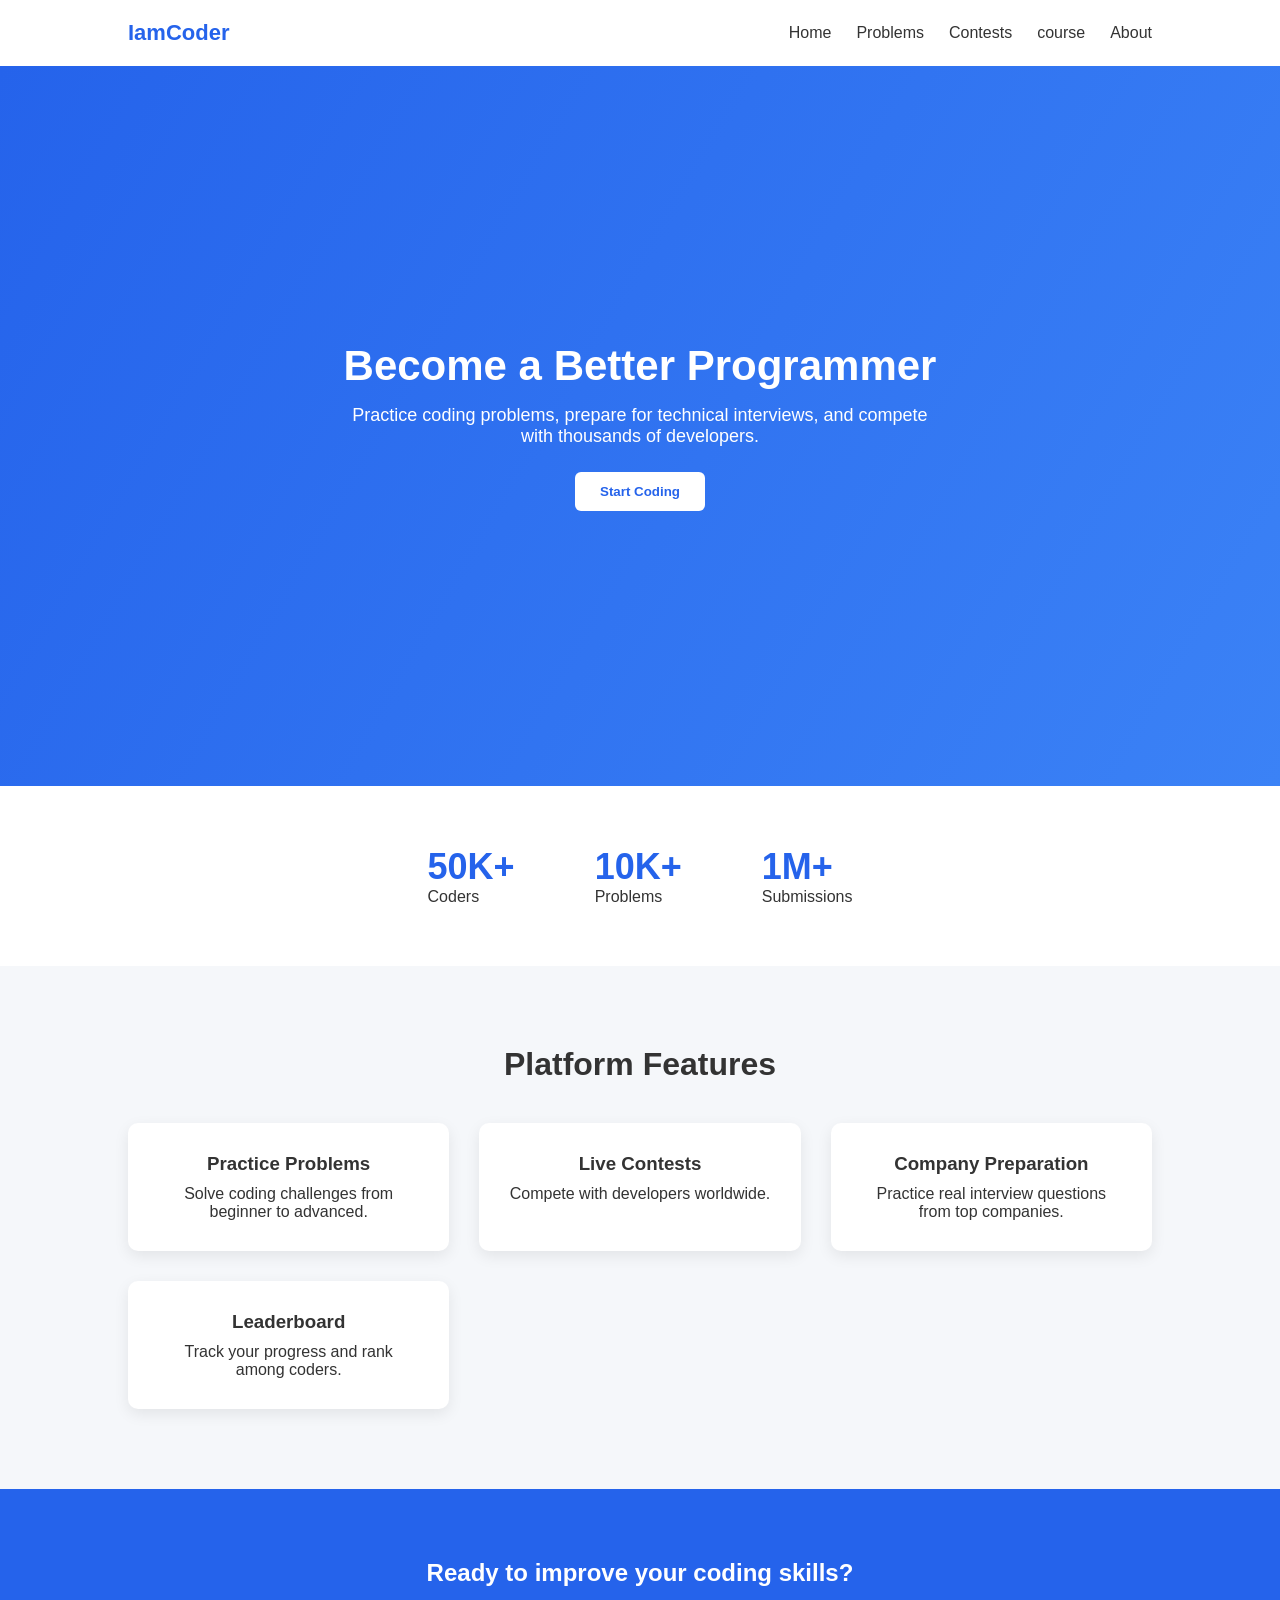
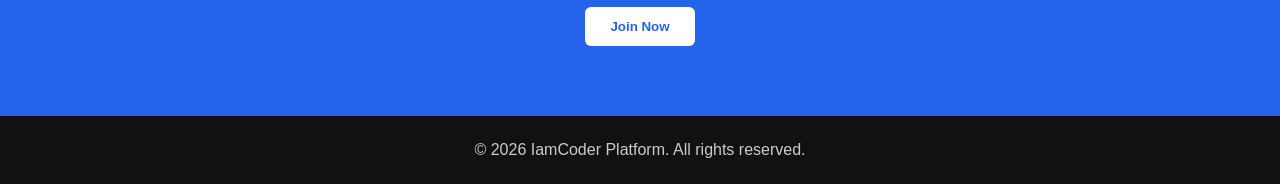
==== index.html @ 640838d6 "setup project" ====
<!DOCTYPE html>
<html lang="en">
<head>
<meta charset="UTF-8">
<meta name="viewport" content="width=device-width, initial-scale=1.0">
<title>IamCoder - Practice Coding</title>
<link rel="stylesheet" href="./css/style.css">
</head>

<body>

<header>
  <nav class="navbar">
    <div class="logo">IamCoder</div>

    <ul class="nav-links">
      <li><a href="#">Home</a></li>
      <li><a href="#">Problems</a></li>
      <li><a href="#">Contests</a></li>
      <li><a href="./course/">course</a></li>
      <li><a href="./about.html">About</a></li>
    </ul>
  </nav>
</header>

<section class="hero">
  <div class="hero-content">

    <h1>Become a Better Programmer</h1>

    <p>
      Practice coding problems, prepare for technical interviews,
      and compete with thousands of developers.
    </p>

    <button class="btn">Start Coding</button>

  </div>
</section>


<section class="stats">

  <div class="stat">
    <h2>50K+</h2>
    <p>Coders</p>
  </div>

  <div class="stat">
    <h2>10K+</h2>
    <p>Problems</p>
  </div>

  <div class="stat">
    <h2>1M+</h2>
    <p>Submissions</p>
  </div>

</section>



<section class="features">

  <h2>Platform Features</h2>

  <div class="feature-container">

    <div class="card">
      <h3>Practice Problems</h3>
      <p>Solve coding challenges from beginner to advanced.</p>
    </div>

    <div class="card">
      <h3>Live Contests</h3>
      <p>Compete with developers worldwide.</p>
    </div>

    <div class="card">
      <h3>Company Preparation</h3>
      <p>Practice real interview questions from top companies.</p>
    </div>

    <div class="card">
      <h3>Leaderboard</h3>
      <p>Track your progress and rank among coders.</p>
    </div>

  </div>

</section>



<section class="cta">

  <h2>Ready to improve your coding skills?</h2>

  <button class="btn">Join Now</button>

</section>



<footer>

<p>© 2026 IamCoder Platform. All rights reserved.</p>

</footer>

</body>
</html>
---- css/style.css ----
*{
margin:0;
padding:0;
box-sizing:border-box;
font-family:Arial, Helvetica, sans-serif;
}

body{
background:#f5f7fa;
color:#333;
}

header{
background:white;
box-shadow:0 2px 10px rgba(0,0,0,0.05);
}

.navbar{
display:flex;
justify-content:space-between;
align-items:center;
padding:20px 10%;
}

.logo{
font-size:22px;
font-weight:bold;
color:#2563eb;
}

.nav-links{
list-style:none;
display:flex;
gap:25px;
}

.nav-links a{
text-decoration:none;
color:#333;
font-weight:500;
}

.hero{
height:80vh;
display:flex;
align-items:center;
justify-content:center;
text-align:center;
background:linear-gradient(120deg,#2563eb,#3b82f6);
color:white;
}

.hero-content{
max-width:600px;
}

.hero h1{
font-size:42px;
margin-bottom:15px;
}

.hero p{
font-size:18px;
margin-bottom:25px;
}

.btn{
padding:12px 25px;
border:none;
background:white;
color:#2563eb;
font-weight:bold;
border-radius:6px;
cursor:pointer;
}

.stats{
display:flex;
justify-content:center;
gap:80px;
padding:60px 20px;
background:white;
}

.stat h2{
font-size:36px;
color:#2563eb;
}

.features{
padding:80px 10%;
text-align:center;
}

.features h2{
margin-bottom:40px;
font-size:32px;
}

.feature-container{
display:grid;
grid-template-columns:repeat(auto-fit,minmax(250px,1fr));
gap:30px;
}

.card{
background:white;
padding:30px;
border-radius:10px;
box-shadow:0 5px 15px rgba(0,0,0,0.08);
}

.card h3{
margin-bottom:10px;
}

.cta{
background:#2563eb;
color:white;
text-align:center;
padding:70px 20px;
}

.cta h2{
margin-bottom:20px;
}

footer{
text-align:center;
padding:25px;
background:#111;
color:#ccc;
}
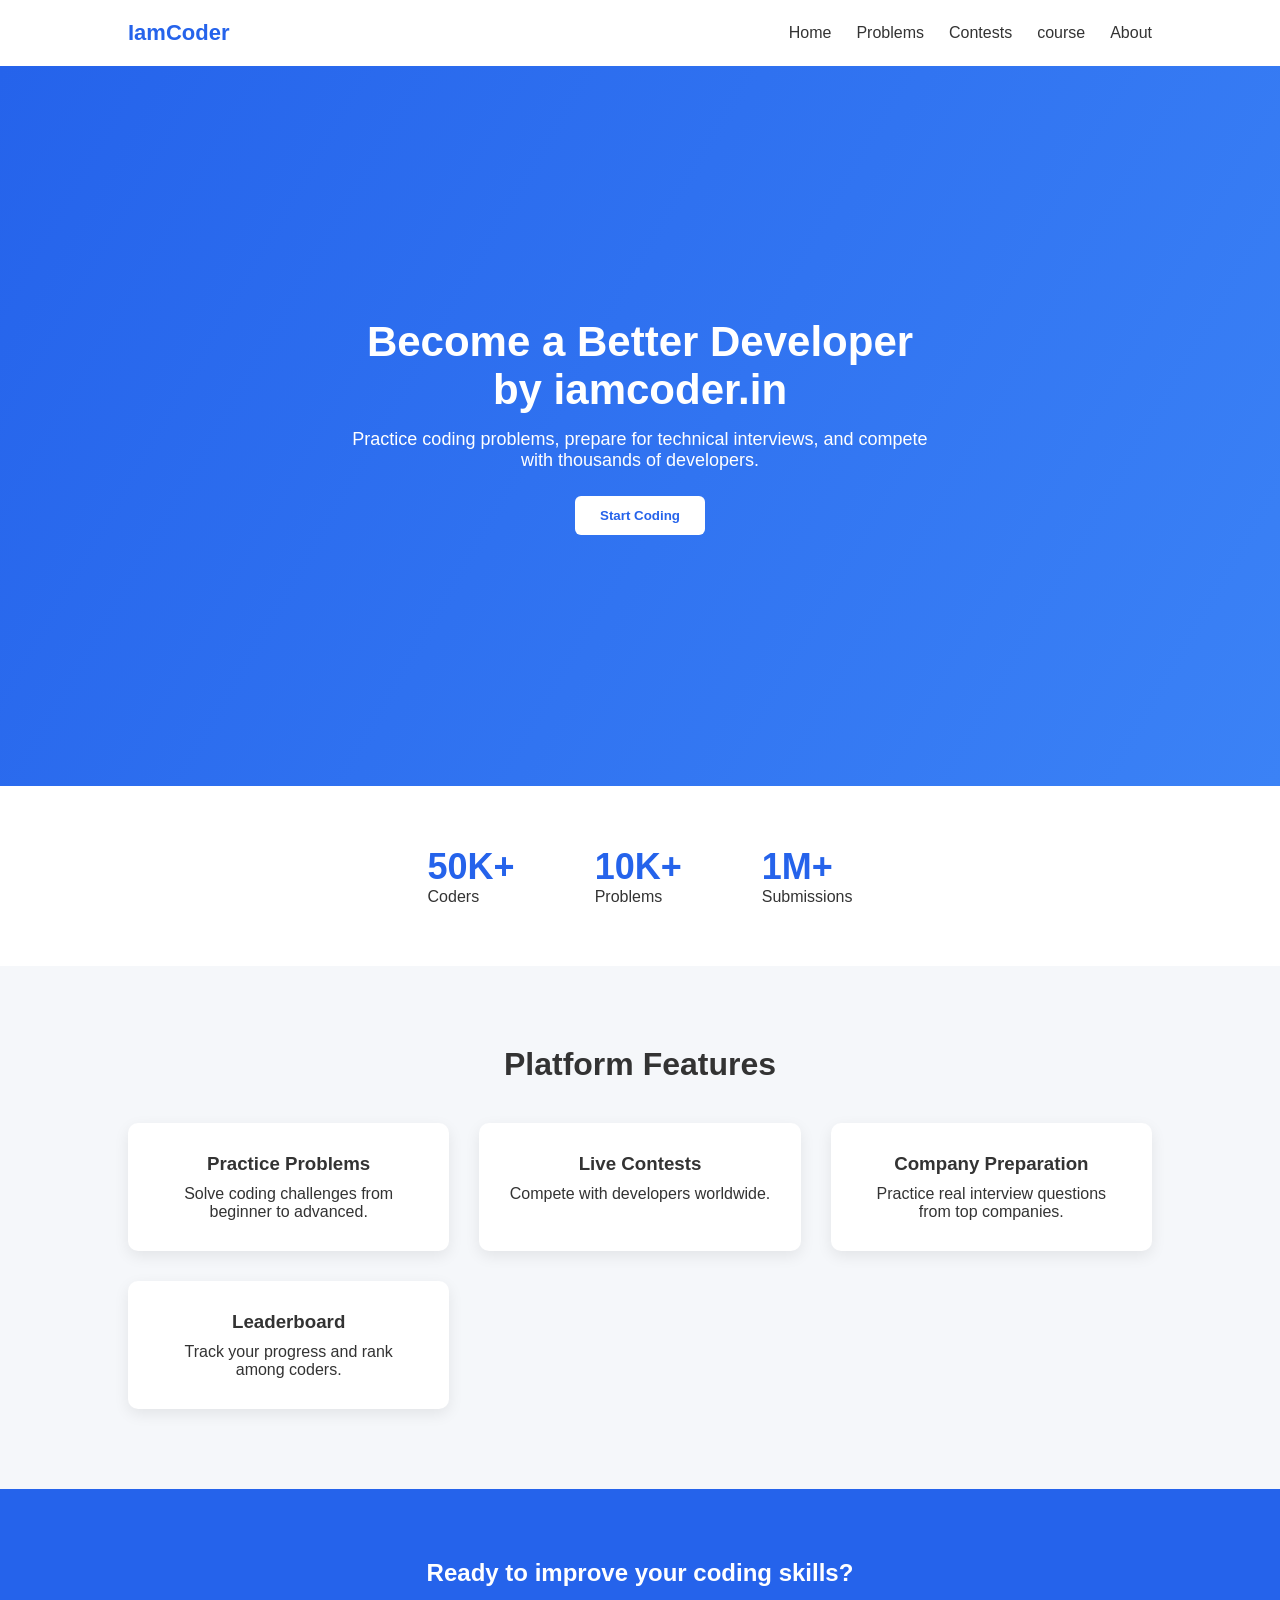
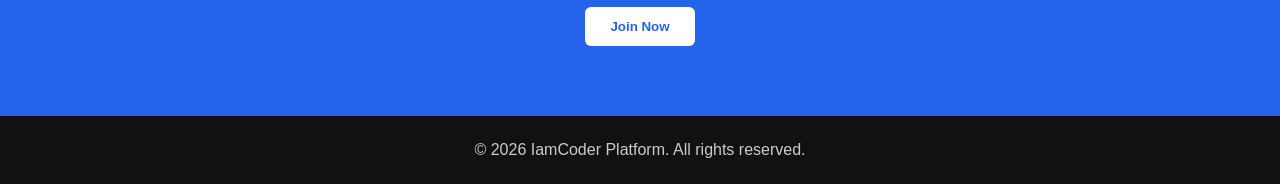
==== commit 57b2ab14: "update content" ====
--- a/index.html
+++ b/index.html
@@ -26,7 +26,7 @@
 <section class="hero">
   <div class="hero-content">
 
-    <h1>Become a Better Programmer</h1>
+    <h1>Become a Better Developer by iamcoder.in</h1>
 
     <p>
       Practice coding problems, prepare for technical interviews,
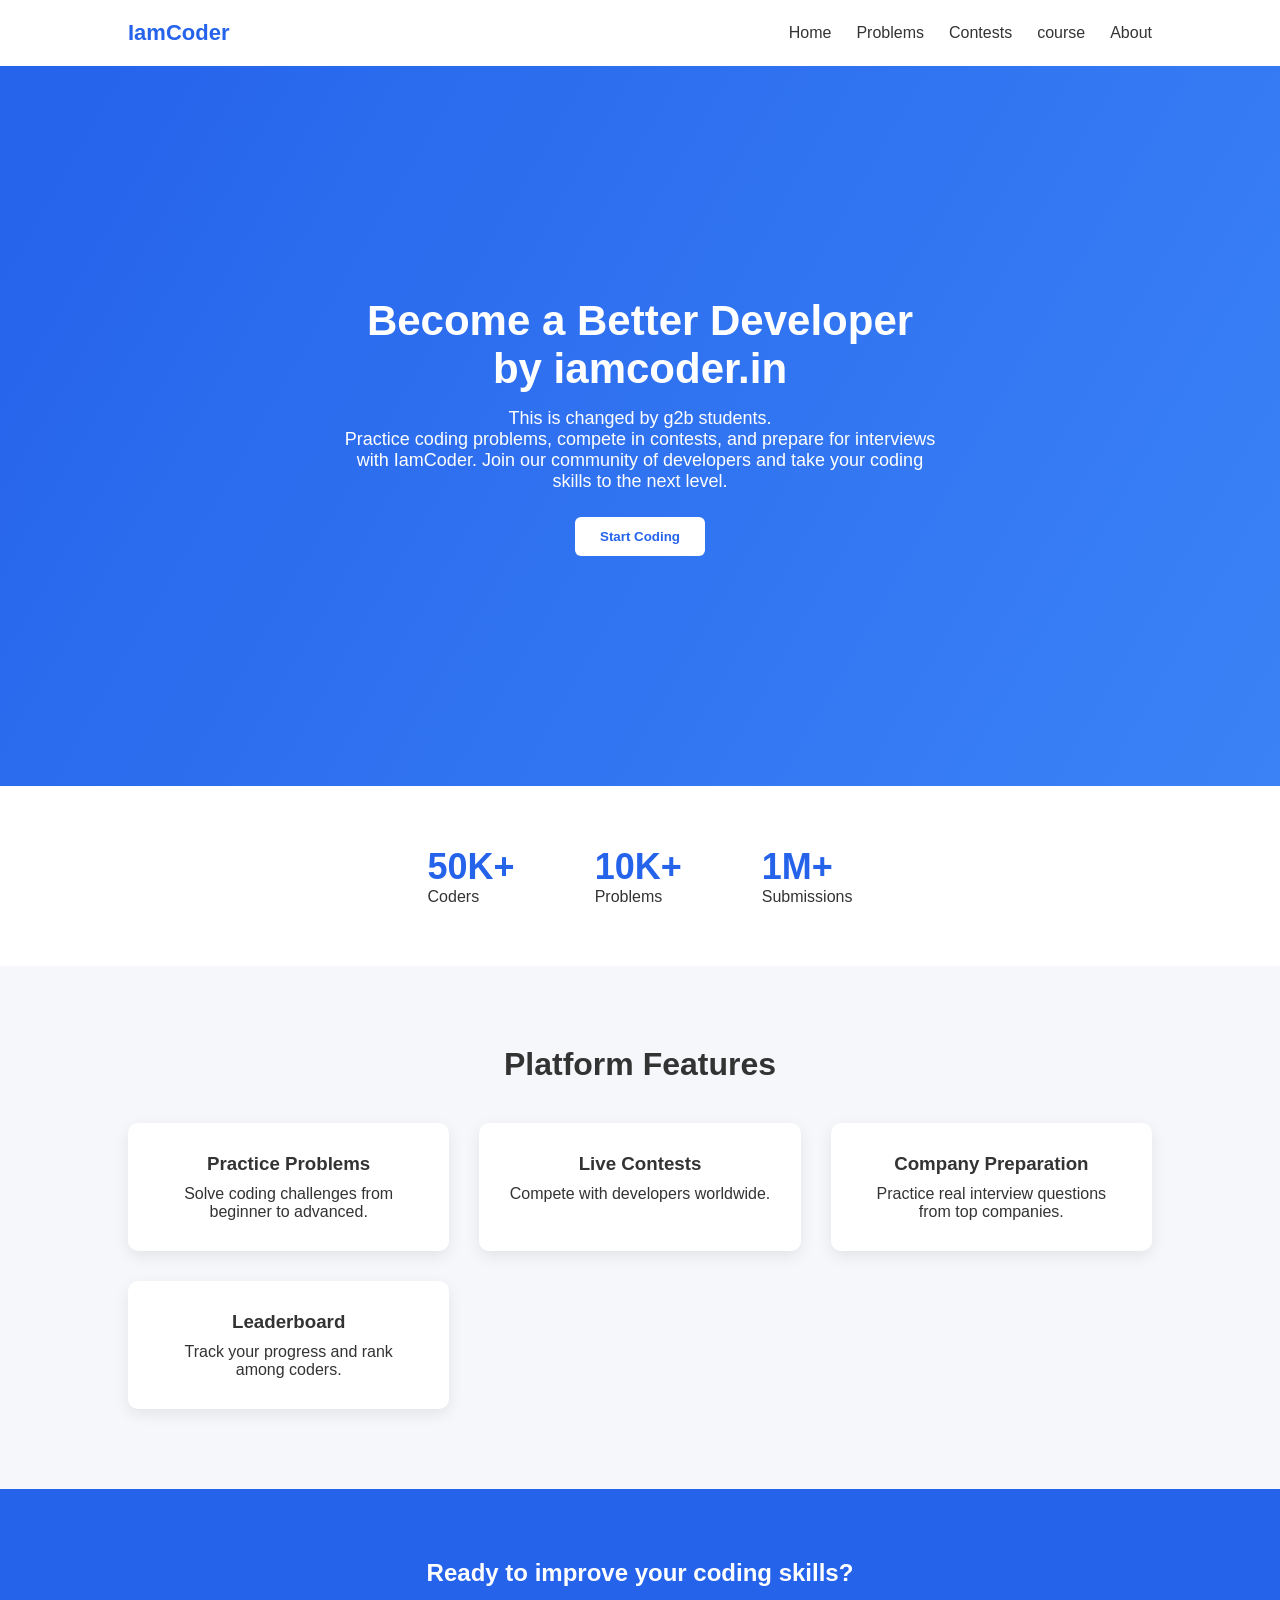
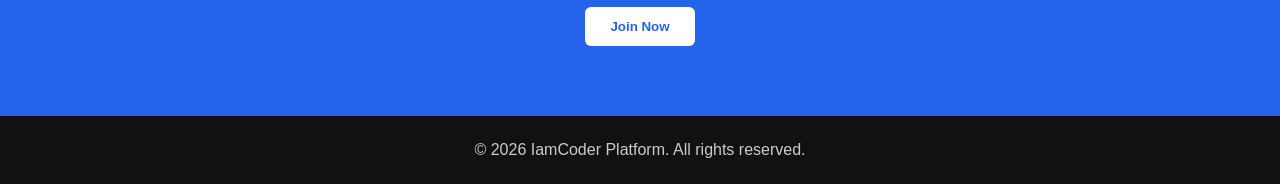
==== commit 9d7d6be8: "update description" ====
--- a/index.html
+++ b/index.html
@@ -1,112 +1,94 @@
- <!DOCTYPE html>
+<!doctype html>
 <html lang="en">
-<head>
-<meta charset="UTF-8">
-<meta name="viewport" content="width=device-width, initial-scale=1.0">
-<title>IamCoder - Practice Coding</title>
-<link rel="stylesheet" href="./css/style.css">
-</head>
+  <head>
+    <meta charset="UTF-8" />
+    <meta name="viewport" content="width=device-width, initial-scale=1.0" />
+    <title>IamCoder - Practice Coding</title>
+    <link rel="stylesheet" href="./css/style.css" />
+  </head>
 
-<body>
+  <body>
+    <header>
+      <nav class="navbar">
+        <div class="logo">IamCoder</div>
 
-<header>
-  <nav class="navbar">
-    <div class="logo">IamCoder</div>
+        <ul class="nav-links">
+          <li><a href="#">Home</a></li>
+          <li><a href="#">Problems</a></li>
+          <li><a href="#">Contests</a></li>
+          <li><a href="./course/">course</a></li>
+          <li><a href="./about.html">About</a></li>
+        </ul>
+      </nav>
+    </header>
 
-    <ul class="nav-links">
-      <li><a href="#">Home</a></li>
-      <li><a href="#">Problems</a></li>
-      <li><a href="#">Contests</a></li>
-      <li><a href="./course/">course</a></li>
-      <li><a href="./about.html">About</a></li>
-    </ul>
-  </nav>
-</header>
+    <section class="hero">
+      <div class="hero-content">
+        <h1>Become a Better Developer by iamcoder.in</h1>
 
-<section class="hero">
-  <div class="hero-content">
+        <p>
+          This is changed by g2b students.
+          <br />
+          Practice coding problems, compete in contests, and prepare for
+          interviews with IamCoder. Join our community of developers and take
+          your coding skills to the next level.
+        </p>
 
-    <h1>Become a Better Developer by iamcoder.in</h1>
+        <button class="btn">Start Coding</button>
+      </div>
+    </section>
 
-    <p>
-      Practice coding problems, prepare for technical interviews,
-      and compete with thousands of developers.
-    </p>
+    <section class="stats">
+      <div class="stat">
+        <h2>50K+</h2>
+        <p>Coders</p>
+      </div>
 
-    <button class="btn">Start Coding</button>
+      <div class="stat">
+        <h2>10K+</h2>
+        <p>Problems</p>
+      </div>
 
-  </div>
-</section>
+      <div class="stat">
+        <h2>1M+</h2>
+        <p>Submissions</p>
+      </div>
+    </section>
 
+    <section class="features">
+      <h2>Platform Features</h2>
 
-<section class="stats">
+      <div class="feature-container">
+        <div class="card">
+          <h3>Practice Problems</h3>
+          <p>Solve coding challenges from beginner to advanced.</p>
+        </div>
 
-  <div class="stat">
-    <h2>50K+</h2>
-    <p>Coders</p>
-  </div>
+        <div class="card">
+          <h3>Live Contests</h3>
+          <p>Compete with developers worldwide.</p>
+        </div>
 
-  <div class="stat">
-    <h2>10K+</h2>
-    <p>Problems</p>
-  </div>
+        <div class="card">
+          <h3>Company Preparation</h3>
+          <p>Practice real interview questions from top companies.</p>
+        </div>
 
-  <div class="stat">
-    <h2>1M+</h2>
-    <p>Submissions</p>
-  </div>
+        <div class="card">
+          <h3>Leaderboard</h3>
+          <p>Track your progress and rank among coders.</p>
+        </div>
+      </div>
+    </section>
 
-</section>
+    <section class="cta">
+      <h2>Ready to improve your coding skills?</h2>
 
+      <button class="btn">Join Now</button>
+    </section>
 
-
-<section class="features">
-
-  <h2>Platform Features</h2>
-
-  <div class="feature-container">
-
-    <div class="card">
-      <h3>Practice Problems</h3>
-      <p>Solve coding challenges from beginner to advanced.</p>
-    </div>
-
-    <div class="card">
-      <h3>Live Contests</h3>
-      <p>Compete with developers worldwide.</p>
-    </div>
-
-    <div class="card">
-      <h3>Company Preparation</h3>
-      <p>Practice real interview questions from top companies.</p>
-    </div>
-
-    <div class="card">
-      <h3>Leaderboard</h3>
-      <p>Track your progress and rank among coders.</p>
-    </div>
-
-  </div>
-
-</section>
-
-
-
-<section class="cta">
-
-  <h2>Ready to improve your coding skills?</h2>
-
-  <button class="btn">Join Now</button>
-
-</section>
-
-
-
-<footer>
-
-<p>© 2026 IamCoder Platform. All rights reserved.</p>
-
-</footer>
-
-</body>
-</html>+    <footer>
+      <p>© 2026 IamCoder Platform. All rights reserved.</p>
+    </footer>
+  </body>
+</html>
